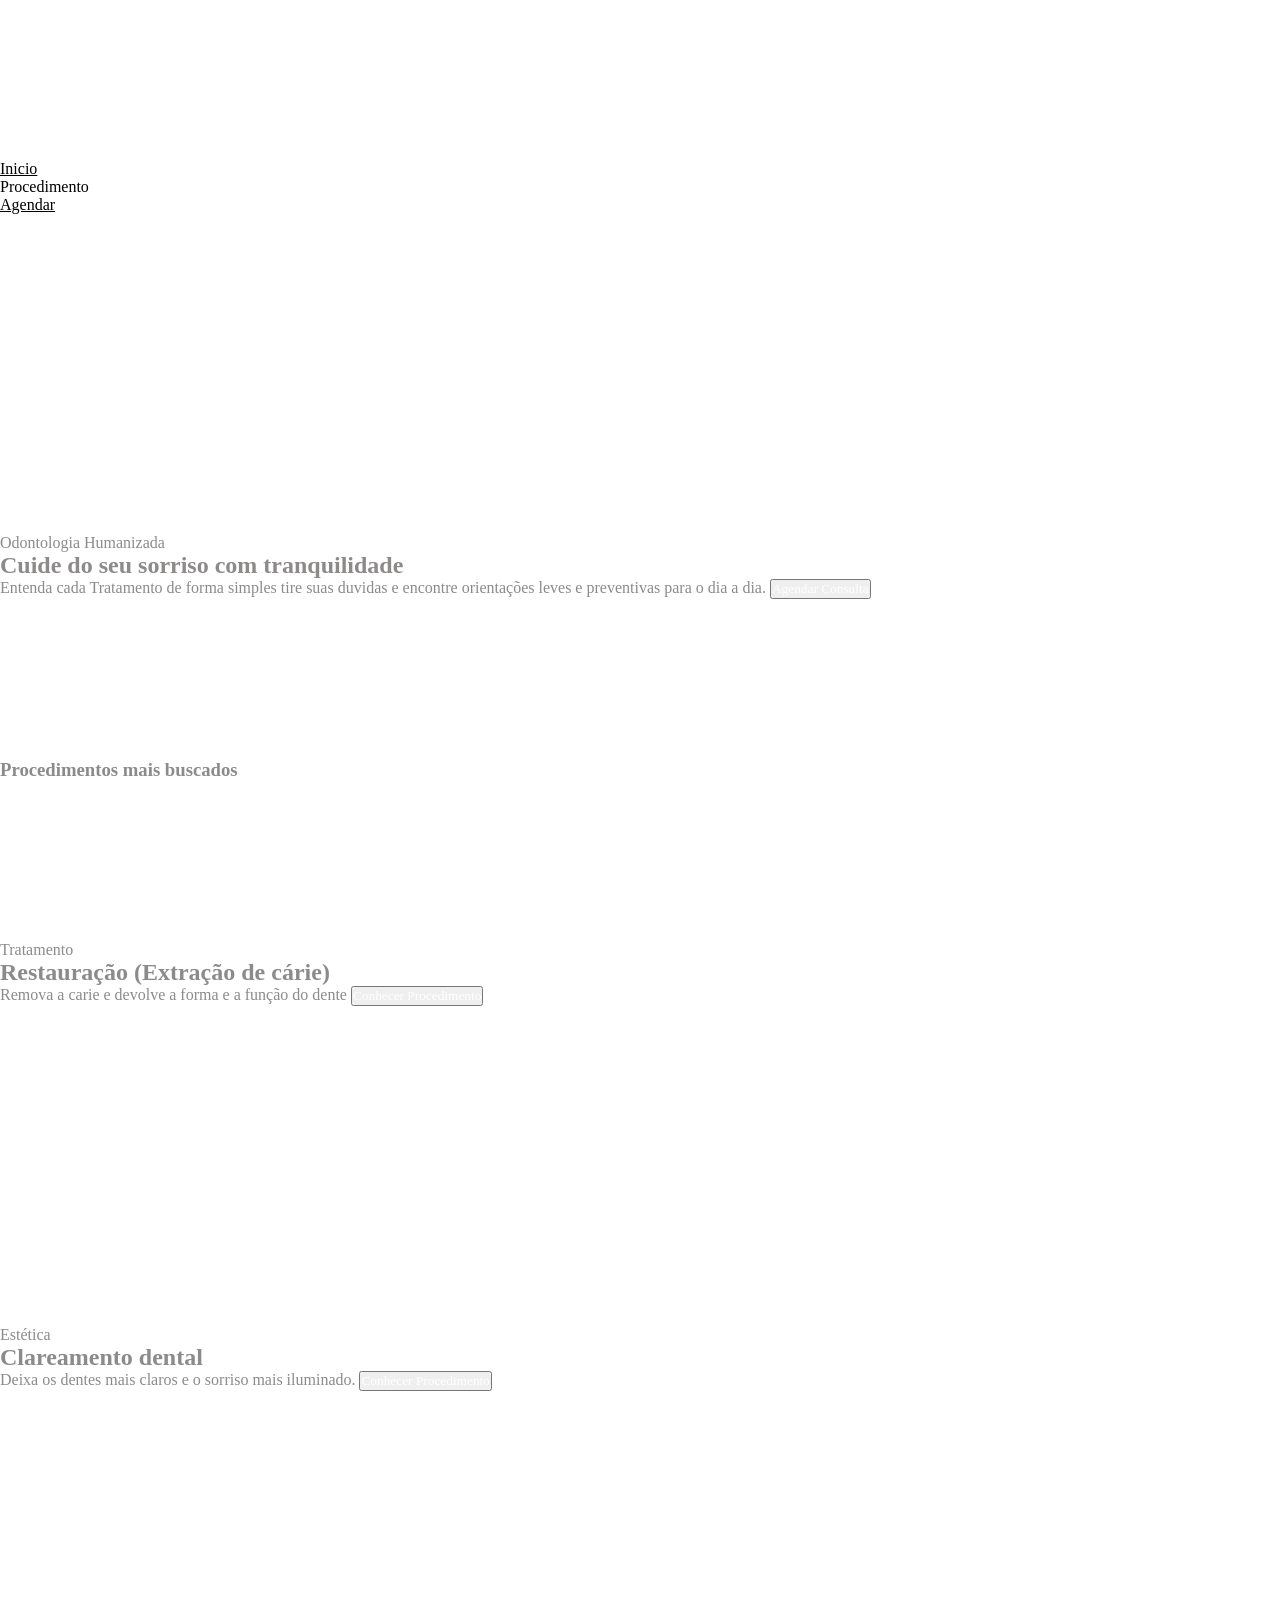
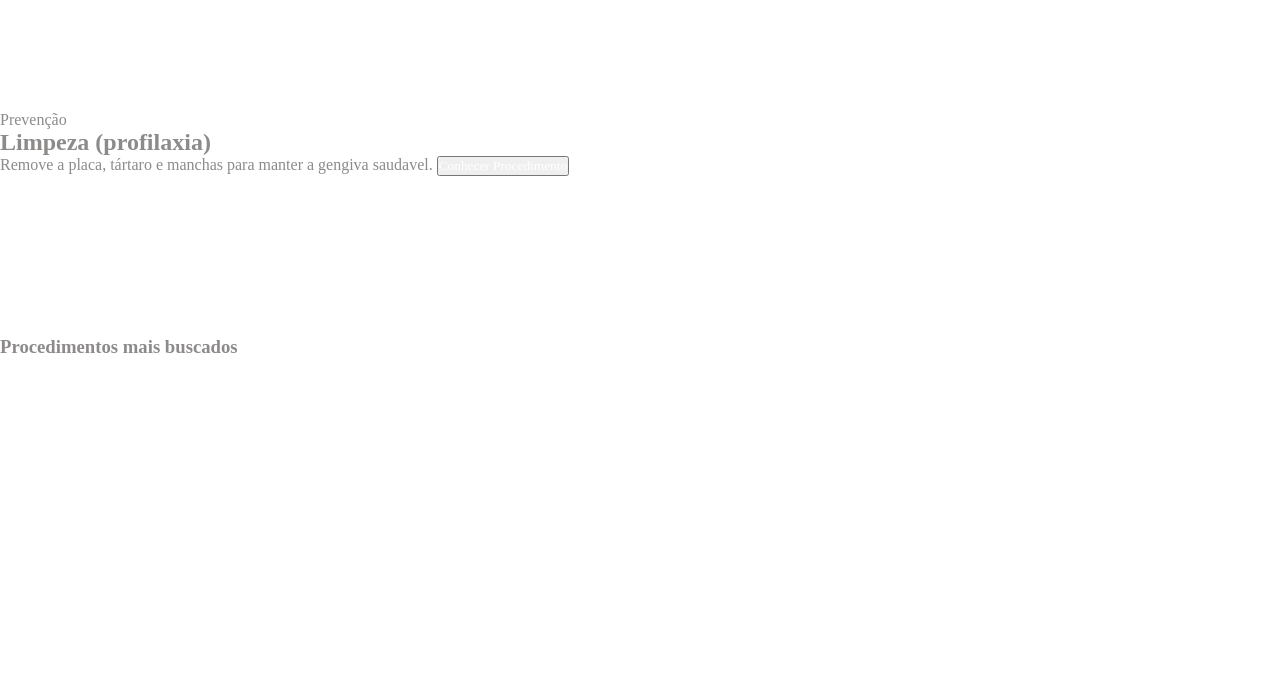
==== index.html @ 6075b5f3 "Add files via upload" ====
<html>

    <head>
        <title>Portifolio de Henrique Kutz</title>
        <link rel="stylesheet" href="index.css">
        <meta name="viewport" content="width=device-width, initial-scale=1.0">
    </head>

    <header>
        <div class="container1"> 
            <a href=index.html class="header">Inicio</a>
            <a class="header">Procedimento</a>
            <a href=agendamento.html class="header">Agendar</a>
        </div>
    </header>

    <body>
        <div class="container2">
            <a>Odontologia Humanizada</a>
            <h2>Cuide do seu sorriso com tranquilidade</h2>
            <a>Entenda cada Tratamento de forma simples tire suas duvidas e encontre orientações leves e preventivas para o dia a dia.</a>
            <button>Agendar Consulta</button>
        </div>

        <h3>Procedimentos mais buscados</h3>

        <div class="container3">
            <a>Tratamento</a>
            <h2>Restauração (Extração de cárie)</h2>
            <a>Remova a carie e devolve a forma e a função do dente</a>
            <button>Conhecer Procedimento</button>
        </div>

        <div class="container3">
            <a>Estética</a>
            <h2>Clareamento dental</h2>
            <a>Deixa os dentes mais claros e o sorriso mais iluminado.</a>
            <button>Conhecer Procedimento</button>
        </div>

        <div class="container3">
            <a>Prevenção</a>
            <h2>Limpeza (profilaxia)</h2>
            <a>Remove a placa, tártaro e manchas para manter a gengiva saudavel.</a>
            <button>Conhecer Procedimento</button>
        </div>

        <h3>Procedimentos mais buscados</h3>

        <div class="container3">
        </div>

    </body>


</html>
---- index.css ----
@font-face {
    font-family: Poppinsligth;
    src: url(fonts/Poppins-Light.ttf);
}

@font-face {
    font-family: PoppinsBlack;
    src: url(fonts/Poppins-Black.ttf);
}

*{
    margin: 0;
    padding: 0;
    box-sizing: border-box;
    font-family: 'poppinsligth';
    color: rgb(141, 138, 138);
}

h1 {
    font-family: PoppinsBlack;
    text-align: center;
    font-size: 100px;
    transition: 0.3s;
    color: rgb(26, 26, 26);
    position: relative;
    transition: 0.2s;
}

h1:hover {
    color: blue;
}

button {
    color: #ffffff;

}

.header {
    color: rgb(0, 0, 0);
}

.header:hover {
    color: rgb(170, 235, 235);
}

body {
    background-color: rgb(255, 255, 255);
}    

.container1 {
    display: grid;
    align-items:self-end;
    background-color: #ffffff;
    width: 100%;
    padding: 10rem 0rem;
}

.container2 {
    background-color: #ffffff;
    width: 100%;
    padding: 10rem 0rem;
}

.container3 {
    background-color: #ffffff;
    width: 100%;
    padding: 10rem 0rem;
}
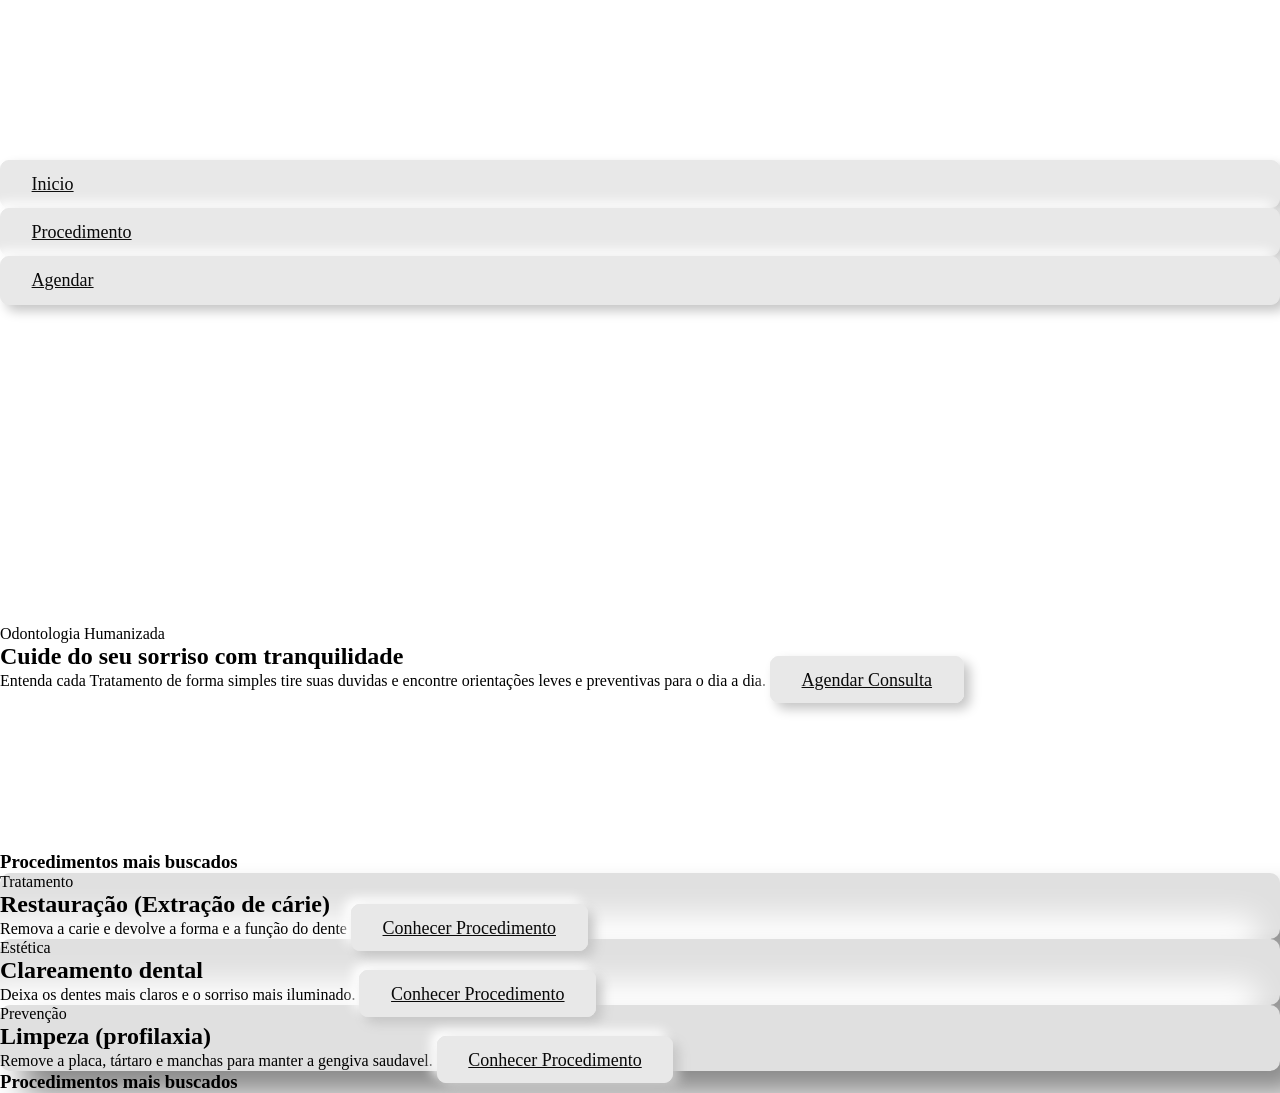
==== commit 2d07d4bb: "Add files via upload" ====
--- a/index.html
+++ b/index.html
@@ -9,7 +9,7 @@
     <header>
         <div class="container1"> 
             <a href=index.html class="header">Inicio</a>
-            <a class="header">Procedimento</a>
+            <a href=tratamento.html class="header">Procedimento</a>
             <a href=agendamento.html class="header">Agendar</a>
         </div>
     </header>
@@ -19,7 +19,7 @@
             <a>Odontologia Humanizada</a>
             <h2>Cuide do seu sorriso com tranquilidade</h2>
             <a>Entenda cada Tratamento de forma simples tire suas duvidas e encontre orientações leves e preventivas para o dia a dia.</a>
-            <button>Agendar Consulta</button>
+            <a href="agendamento.html" class="header">Agendar Consulta</a>
         </div>
 
         <h3>Procedimentos mais buscados</h3>
@@ -28,21 +28,21 @@
             <a>Tratamento</a>
             <h2>Restauração (Extração de cárie)</h2>
             <a>Remova a carie e devolve a forma e a função do dente</a>
-            <button>Conhecer Procedimento</button>
+            <a href="tratamento.html" class="header">Conhecer Procedimento</a>
         </div>
 
         <div class="container3">
             <a>Estética</a>
             <h2>Clareamento dental</h2>
             <a>Deixa os dentes mais claros e o sorriso mais iluminado.</a>
-            <button>Conhecer Procedimento</button>
+            <a href="tratamento.html" class="header">Conhecer Procedimento</a>
         </div>
 
         <div class="container3">
             <a>Prevenção</a>
             <h2>Limpeza (profilaxia)</h2>
             <a>Remove a placa, tártaro e manchas para manter a gengiva saudavel.</a>
-            <button>Conhecer Procedimento</button>
+            <a href="tratamento.html" class="header">Conhecer Procedimento</a>
         </div>
 
         <h3>Procedimentos mais buscados</h3>
--- a/index.css
+++ b/index.css
@@ -13,7 +13,7 @@
     padding: 0;
     box-sizing: border-box;
     font-family: 'poppinsligth';
-    color: rgb(141, 138, 138);
+    color: rgb(0, 0, 0);
 }
 
 h1 {
@@ -36,7 +36,15 @@
 }
 
 .header {
-    color: rgb(0, 0, 0);
+    color: #090909;
+    padding: 0.7em 1.7em;
+    font-size: 18px;
+    border-radius: 0.5em;
+    background: #e8e8e8;
+    cursor: pointer;
+    border: 1px solid #e8e8e8;
+    transition: all 0.3s;
+    box-shadow: 6px 6px 12px #c5c5c5, -6px -6px 12px #ffffff;
 }
 
 .header:hover {
@@ -62,7 +70,8 @@
 }
 
 .container3 {
-    background-color: #ffffff;
-    width: 100%;
-    padding: 10rem 0rem;
+    border-radius: 10px;
+    background: #e0e0e0;
+    box-shadow:  23px 23px 30px #898989,
+             -23px -23px 30px #ffffff;
 }
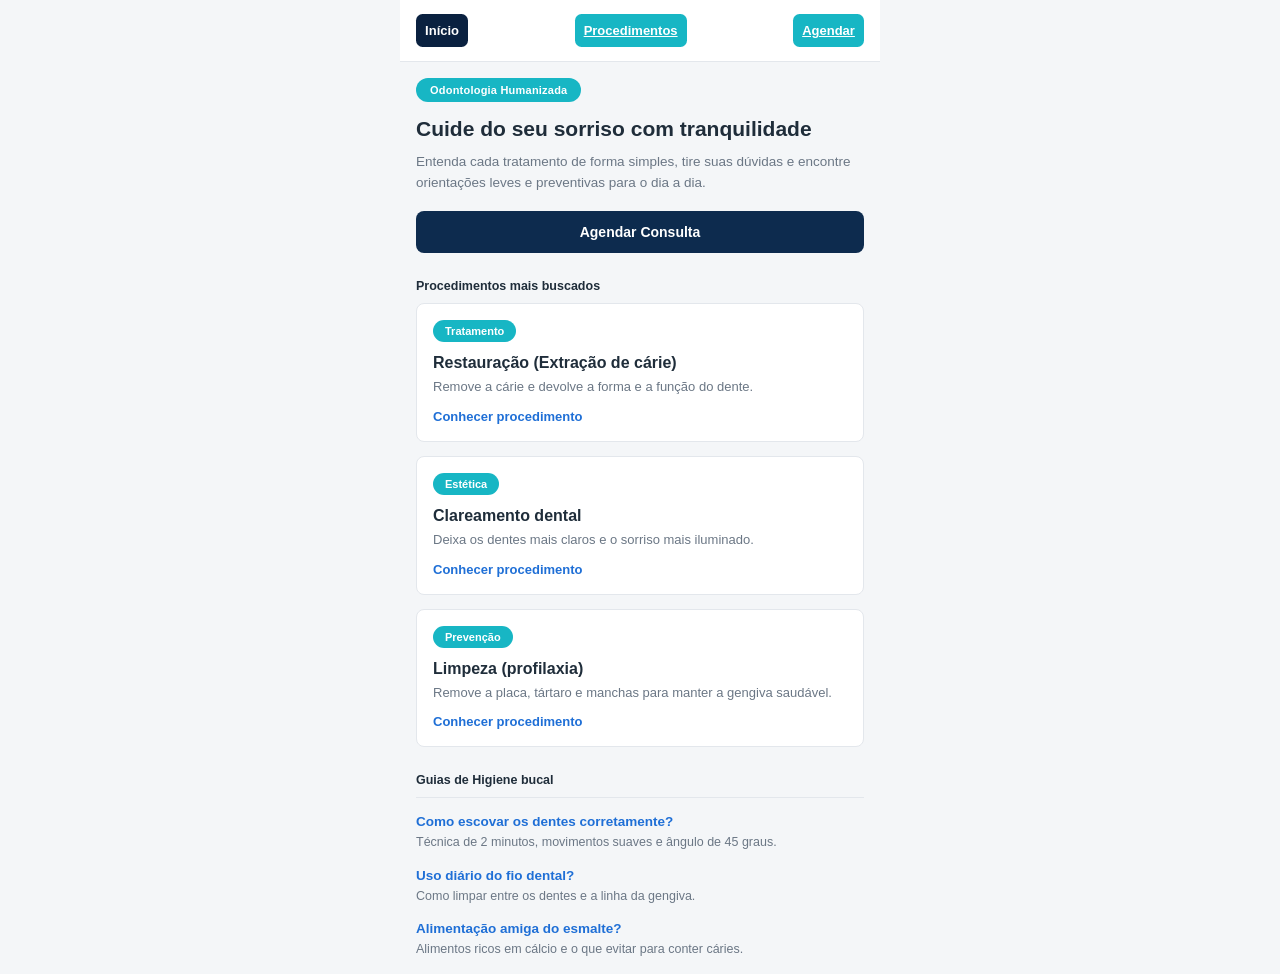
==== commit 09ecf037: "Add files via upload" ====
--- a/index.html
+++ b/index.html
@@ -1,56 +1,269 @@
-<html>
-
-    <head>
-        <title>Portifolio de Henrique Kutz</title>
-        <link rel="stylesheet" href="index.css">
-        <meta name="viewport" content="width=device-width, initial-scale=1.0">
-    </head>
-
-    <header>
-        <div class="container1"> 
-            <a href=index.html class="header">Inicio</a>
-            <a href=tratamento.html class="header">Procedimento</a>
-            <a href=agendamento.html class="header">Agendar</a>
-        </div>
-    </header>
-
-    <body>
-        <div class="container2">
-            <a>Odontologia Humanizada</a>
-            <h2>Cuide do seu sorriso com tranquilidade</h2>
-            <a>Entenda cada Tratamento de forma simples tire suas duvidas e encontre orientações leves e preventivas para o dia a dia.</a>
-            <a href="agendamento.html" class="header">Agendar Consulta</a>
-        </div>
-
-        <h3>Procedimentos mais buscados</h3>
-
-        <div class="container3">
-            <a>Tratamento</a>
-            <h2>Restauração (Extração de cárie)</h2>
-            <a>Remova a carie e devolve a forma e a função do dente</a>
-            <a href="tratamento.html" class="header">Conhecer Procedimento</a>
-        </div>
-
-        <div class="container3">
-            <a>Estética</a>
-            <h2>Clareamento dental</h2>
-            <a>Deixa os dentes mais claros e o sorriso mais iluminado.</a>
-            <a href="tratamento.html" class="header">Conhecer Procedimento</a>
-        </div>
-
-        <div class="container3">
-            <a>Prevenção</a>
-            <h2>Limpeza (profilaxia)</h2>
-            <a>Remove a placa, tártaro e manchas para manter a gengiva saudavel.</a>
-            <a href="tratamento.html" class="header">Conhecer Procedimento</a>
-        </div>
-
-        <h3>Procedimentos mais buscados</h3>
-
-        <div class="container3">
-        </div>
-
-    </body>
-
-
-</html>+<!DOCTYPE html>
+<html lang="pt-BR">
+<head>
+<meta charset="UTF-8">
+<meta name="viewport" content="width=device-width, initial-scale=1.0">
+<title>Odontologia Humanizada</title>
+<style>
+  :root{
+    --teal: #17b6c4;
+    --teal-dark: #0f8f9c;
+    --navy: #0d2b4e;
+    --navy-dark: #0a2140;
+    --text: #1f2d3a;
+    --muted: #6b7785;
+    --link: #1f6fd6;
+    --border: #e3e7ec;
+    --bg: #f4f6f8;
+    --card: #ffffff;
+  }
+
+  *{ box-sizing: border-box; }
+
+  html, body{
+    margin: 0;
+    min-height: 100%;
+  }
+
+  body{
+    font-family: -apple-system, BlinkMacSystemFont, "Segoe UI", Roboto, Helvetica, Arial, sans-serif;
+    background: var(--bg);
+    color: var(--text);
+  }
+
+  .phone{
+    width: 100%;
+    max-width: 480px;
+    margin: 0 auto;
+    background: var(--bg);
+    min-height: 100vh;
+  }
+
+  /* ---- Nav ---- */
+  nav{
+    display: flex;
+    justify-content: space-between;
+    align-items: center;
+    background: var(--card);
+    padding: 14px 16px;
+    border-bottom: 1px solid var(--border);
+    font-size: 13px;
+    font-weight: 600;
+  }
+  nav span{ cursor: default; }
+  nav .active{ color: var(--text); }
+
+  main{ padding: 16px; }
+
+  /* ---- Badge / eyebrow ---- */
+  .badge{
+    display: inline-block;
+    background: var(--teal);
+    color: #fff;
+    font-size: 11px;
+    font-weight: 700;
+    letter-spacing: .02em;
+    padding: 6px 14px;
+    border-radius: 999px;
+    margin-bottom: 14px;
+  }
+
+  h1{
+    font-size: 21px;
+    line-height: 1.25;
+    margin: 0 0 10px;
+    font-weight: 700;
+    color: var(--text);
+  }
+
+  .lead{
+    font-size: 13.5px;
+    line-height: 1.5;
+    color: var(--muted);
+    margin: 0 0 18px;
+  }
+
+  .btn-primary{
+    display: block;
+    width: 100%;
+    background: var(--navy);
+    color: #fff;
+    text-align: center;
+    padding: 13px 16px;
+    border-radius: 8px;
+    font-size: 14px;
+    font-weight: 700;
+    border: none;
+    cursor: pointer;
+    text-decoration: none;
+  }
+  .btn-primary:hover{ background: var(--navy-dark); }
+
+  .section-title{
+    font-size: 12.5px;
+    font-weight: 700;
+    color: var(--text);
+    margin: 26px 0 10px;
+  }
+
+  /* ---- Procedure cards ---- */
+  .card{
+    background: var(--card);
+    border: 1px solid var(--border);
+    border-radius: 8px;
+    padding: 16px;
+    margin-bottom: 14px;
+  }
+
+  .tag{
+    display: inline-block;
+    background: var(--teal);
+    color: #fff;
+    font-size: 11px;
+    font-weight: 700;
+    padding: 5px 12px;
+    border-radius: 999px;
+    margin-bottom: 12px;
+  }
+
+  .card h2{
+    font-size: 16px;
+    margin: 0 0 6px;
+    font-weight: 700;
+    color: var(--text);
+  }
+
+  .card p{
+    font-size: 13px;
+    line-height: 1.45;
+    color: var(--muted);
+    margin: 0 0 10px;
+  }
+
+  .card a.link{
+    font-size: 13px;
+    color: var(--link);
+    text-decoration: none;
+    font-weight: 600;
+  }
+  .card a.link:hover{ text-decoration: underline; }
+
+  /* ---- Hygiene guides ---- */
+  .guides{
+    border-top: 1px solid var(--border);
+    padding-top: 16px;
+    margin-top: 8px;
+  }
+
+  .guide-item{ margin-bottom: 16px; }
+  .guide-item:last-child{ margin-bottom: 0; }
+
+  .guide-item a{
+    display: block;
+    font-size: 13.5px;
+    font-weight: 700;
+    color: var(--link);
+    text-decoration: none;
+    margin-bottom: 4px;
+  }
+  .guide-item a:hover{ text-decoration: underline; }
+
+  .guide-item p{
+    font-size: 12.5px;
+    line-height: 1.45;
+    color: var(--muted);
+    margin: 0;
+  }
+
+  .top {
+    padding: 0.7em 0.7em;
+    border-radius: 0.5em;
+    background: var(--teal);
+    color: #fff;
+  }
+
+  .top:hover {
+    padding: 0.7em 0.7em;
+    border-radius: 0.5em;
+    background: #0a2140;
+    color: #fff;
+  }
+
+  .topstatic {
+    padding: 0.7em 0.7em;
+    border-radius: 0.5em;
+    background: #0a2140;
+    color: #fff;
+  }
+
+</style>
+</head>
+<body>
+
+<div class="phone">
+
+  <nav>
+    <a class="topstatic">Início</a>
+    <a href="procedimentos.html" class="top">Procedimentos</a>
+    <a href="agendar.html" class="top">Agendar</a>
+  </nav>
+  
+  <main>
+    <span class="badge">Odontologia Humanizada</span>
+
+    <h1>Cuide do seu sorriso com tranquilidade</h1>
+
+    <p class="lead">
+      Entenda cada tratamento de forma simples, tire suas dúvidas e encontre
+      orientações leves e preventivas para o dia a dia.
+    </p>
+
+    <a href="agendar.html" class="btn-primary">Agendar Consulta</a>
+
+    <p class="section-title">Procedimentos mais buscados</p>
+
+    <div class="card">
+      <span class="tag">Tratamento</span>
+      <h2>Restauração (Extração de cárie)</h2>
+      <p>Remove a cárie e devolve a forma e a função do dente.</p>
+      <a href="#" class="link">Conhecer procedimento</a>
+    </div>
+
+    <div class="card">
+      <span class="tag">Estética</span>
+      <h2>Clareamento dental</h2>
+      <p>Deixa os dentes mais claros e o sorriso mais iluminado.</p>
+      <a href="#" class="link">Conhecer procedimento</a>
+    </div>
+
+    <div class="card">
+      <span class="tag">Prevenção</span>
+      <h2>Limpeza (profilaxia)</h2>
+      <p>Remove a placa, tártaro e manchas para manter a gengiva saudável.</p>
+      <a href="#" class="link">Conhecer procedimento</a>
+    </div>
+
+    <p class="section-title">Guias de Higiene bucal</p>
+
+    <div class="guides">
+      <div class="guide-item">
+        <a href="#">Como escovar os dentes corretamente?</a>
+        <p>Técnica de 2 minutos, movimentos suaves e ângulo de 45 graus.</p>
+      </div>
+
+      <div class="guide-item">
+        <a href="#">Uso diário do fio dental?</a>
+        <p>Como limpar entre os dentes e a linha da gengiva.</p>
+      </div>
+
+      <div class="guide-item">
+        <a href="#">Alimentação amiga do esmalte?</a>
+        <p>Alimentos ricos em cálcio e o que evitar para conter cáries.</p>
+      </div>
+    </div>
+
+  </main>
+</div>
+
+</body>
+</html>
